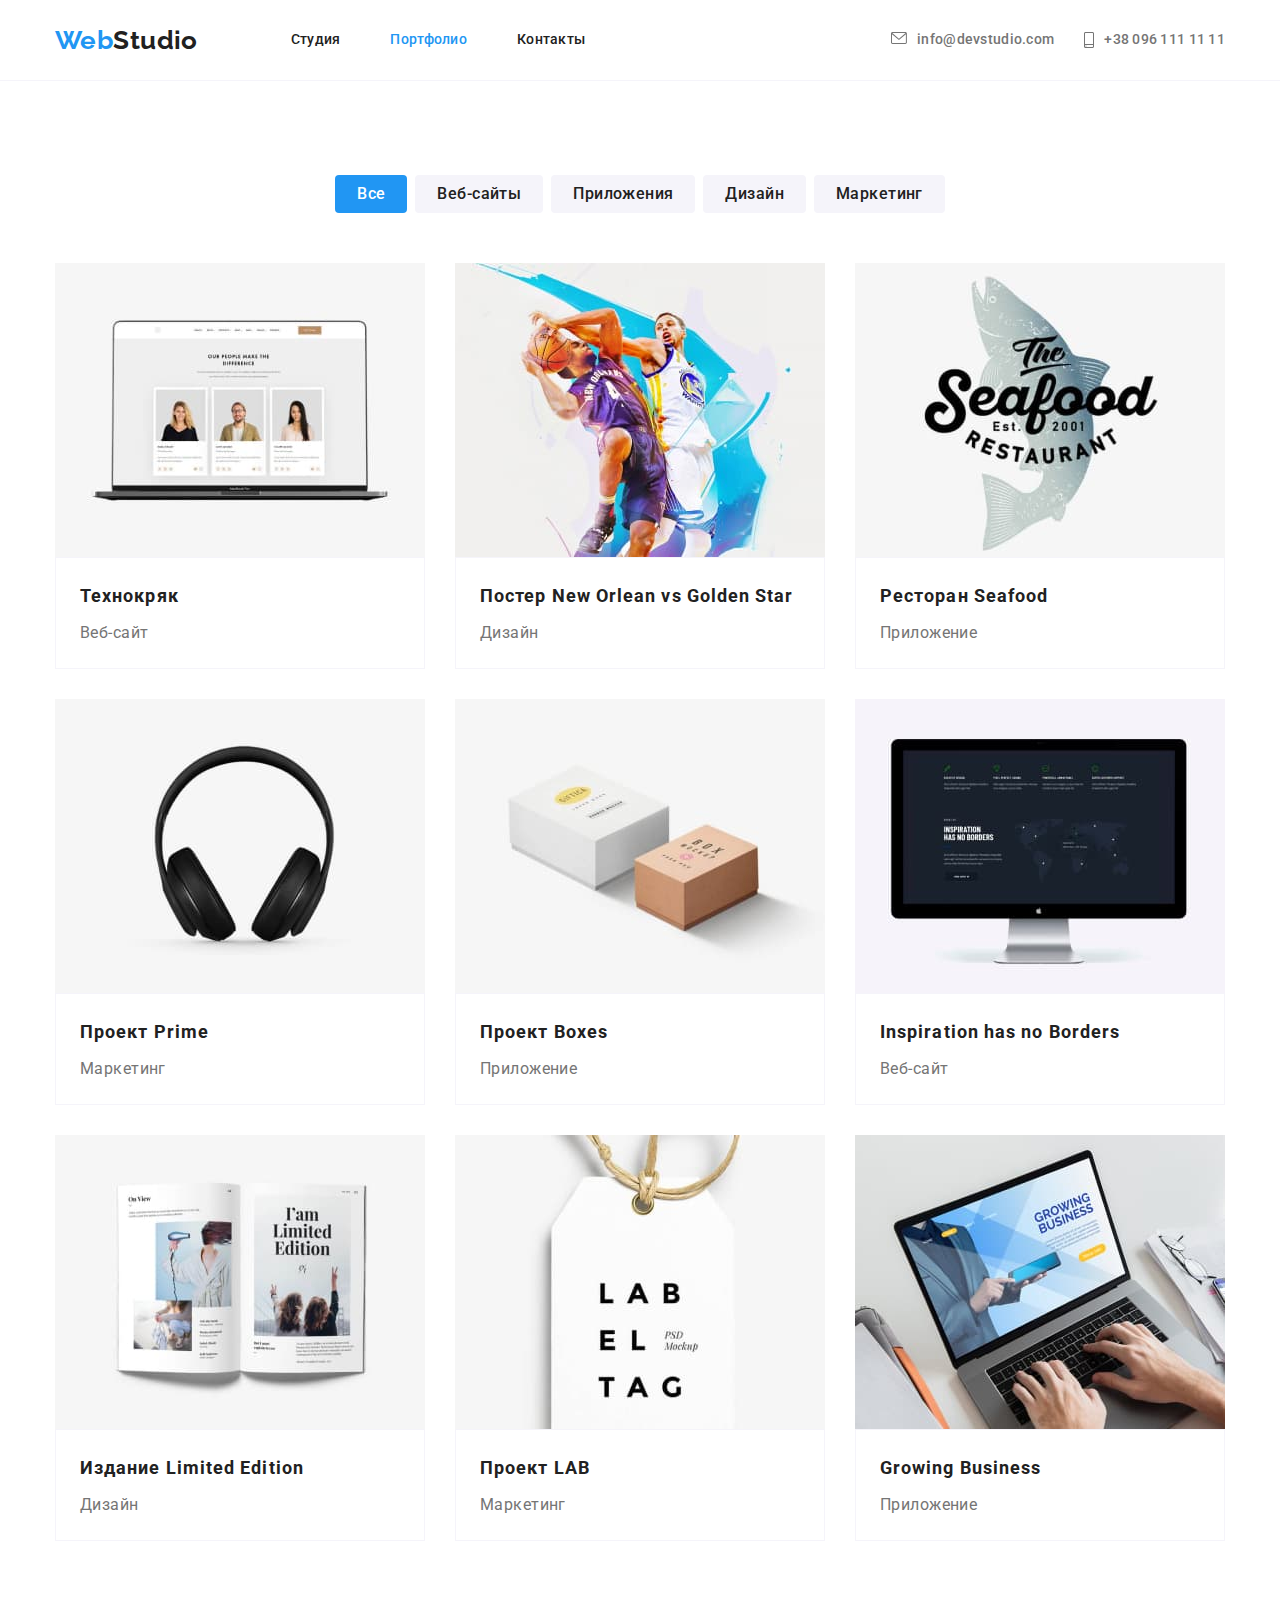
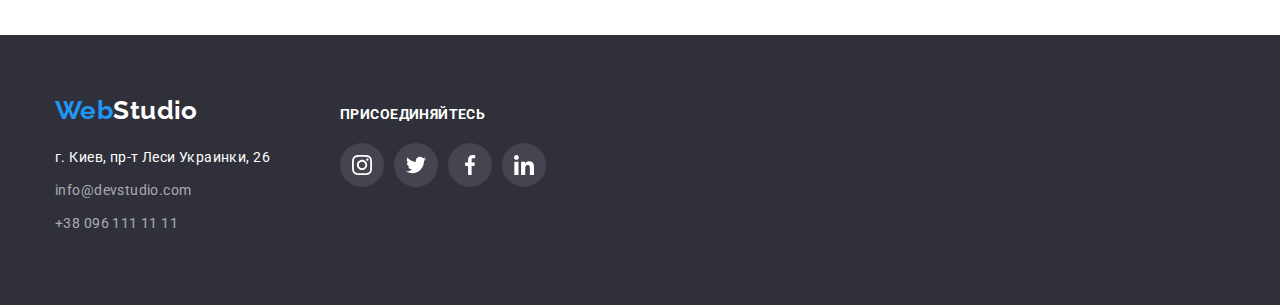
==== portfolio.html @ 49a0b3d9 "Добавляет файлы из предыдущей домашки" ====
<!DOCTYPE html>
<html lang="en">
  <head>
    <meta charset="UTF-8" />
    <meta http-equiv="X-UA-Compatible" content="IE=edge" />
    <meta name="viewport" content="width=device-width, initial-scale=1.0" />
    <link rel="preconnect" href="https://fonts.googleapis.com" />
    <link rel="preconnect" href="https://fonts.gstatic.com" crossorigin />
    <link
      href="https://fonts.googleapis.com/css2?family=Raleway:wght@700&family=Roboto:wght@400;500;700;900&display=swap"
      rel="stylesheet"
    />
    <link
      rel="stylesheet"
      href="https://cdnjs.cloudflare.com/ajax/libs/modern-normalize/1.1.0/modern-normalize.min.css"
    />
    <link rel="stylesheet" href="./css/styles.css" />
    <title>Портфолио</title>
  </head>
  <body>
    <!-- Хедер -->
    <header class="header-section">
      <div class="container nav">
        <nav class="header-nav">
          <a class="link logo" href="/">
            <span class="logo-web">Web</span>Studio</a
          >
          <ul class="list header-list">
            <li class="header-item">
              <a class="link header-link" href="./index.html">Студия</a>
            </li>
            <li class="header-item">
              <a class="link header-link current" href="./portfolio.html"
                >Портфолио</a
              >
            </li>
            <li class="header-item">
              <a class="link header-link" href="">Контакты</a>
            </li>
          </ul>
        </nav>
        <ul class="list contact-list">
          <li class="contact-item">
            <a class="link contact-link" href="mailto:info@devstudio.com">
              <svg class="contact-icon-envelope" width="16" height="12">
                <use href="./images/icons.svg#icon-envelope"></use>
              </svg>
              info@devstudio.com
            </a>
          </li>
          <li class="contact-item">
            <a class="link contact-link" href="tel:+380961111111">
              <svg class="contact-icon-smartphone" width="10" height="16">
                <use href="./images/icons.svg#icon-smartphone"></use>
              </svg>
              +38 096 111 11 11</a
            >
          </li>
        </ul>
      </div>
    </header>
    <!--Mейн-->
    <main>
      <section class="projects">
        <div class="container">
          <h1 class="visually-hidden">Примеры работ</h1>
          <ul class="list filter-btn-list">
            <li class="filter-btn-item">
              <button class="filter-btn all" type="button">Все</button>
            </li>
            <li class="filter-btn-item">
              <button class="filter-btn" type="button">Веб-сайты</button>
            </li>
            <li class="filter-btn-item">
              <button class="filter-btn" type="button">Приложения</button>
            </li>
            <li class="filter-btn-item">
              <button class="filter-btn" type="button">Дизайн</button>
            </li>
            <li class="filter-btn-item">
              <button class="filter-btn" type="button">Маркетинг</button>
            </li>
          </ul>
          <ul class="list project-list">
            <li class="project-item">
              <img
                src="./images/project/img.jpg"
                alt="на открытом экране ноутбука
            карточки с информацией о сотрудниках"
                width="370"
              />
              <div class="project-content">
                <h2 class="project-name">Технокряк</h2>
                <p class="project-type">Веб-сайт</p>
              </div>
            </li>
            <li class="project-item">
              <img
                src="./images/project/imgone.jpg"
                alt="два баскетболиста в
            прыжке борются за мяч"
                width="370"
              />
              <div class="project-content">
                <h2 class="project-name">Постер New Orlean vs Golden Star</h2>
                <p class="project-type">Дизайн</p>
              </div>
            </li>
            <li class="project-item">
              <img
                src="./images/project/imgtwo.jpg"
                alt="логотип ресторана
            морепродуктов"
                width="370"
              />
              <div class="project-content">
                <h2 class="project-name">Ресторан Seafood</h2>
                <p class="project-type">Приложение</p>
              </div>
            </li>
            <li class="project-item">
              <img
                src="./images/project/imgthree.jpg"
                alt="черные наушники"
                width="370"
              />
              <div class="project-content">
                <h2 class="project-name">Проект Prime</h2>
                <p class="project-type">Маркетинг</p>
              </div>
            </li>
            <li class="project-item">
              <img
                src="./images/project/imgfour.jpg"
                alt="две коробки"
                width="370"
              />
              <div class="project-content">
                <h2 class="project-name">Проект Boxes</h2>
                <p class="project-type">Приложение</p>
              </div>
            </li>
            <li class="project-item">
              <img
                src="./images/project/imgfive.jpg"
                alt="монитор компьютера с
            изображением"
                width="370"
              />
              <div class="project-content">
                <h2 class="project-name">Inspiration has no Borders</h2>
                <p class="project-type">Веб-сайт</p>
              </div>
            </li>
            <li class="project-item">
              <img
                src="./images/project/imgsix.jpg"
                alt="открытая книга"
                width="370"
              />
              <div class="project-content">
                <h2 class="project-name">Издание Limited Edition</h2>
                <p class="project-type">Дизайн</p>
              </div>
            </li>
            <li class="project-item">
              <img
                src="./images/project/imgseven.jpg"
                alt="белая бирка с
            надписью"
                width="370"
              />
              <div class="project-content">
                <h2 class="project-name">Проект LAB</h2>
                <p class="project-type">Маркетинг</p>
              </div>
            </li>
            <li class="project-item">
              <img
                src="./images/project/imgeight.jpg"
                alt="человек печатает на
            ноутбуке"
                width="370"
              />
              <div class="project-content">
                <h2 class="project-name">Growing Business</h2>
                <p class="project-type">Приложение</p>
              </div>
            </li>
          </ul>
        </div>
      </section>
    </main>
    <!--Подвал-->
    <footer class="footer-section">
      <div class="container footer-content">
        <div class="footer-address-section">
          <a class="link footer-logo" href="/">
            <span class="logo-web">Web</span>Studio</a
          >
          <address>
            <ul class="list footer-list">
              <li class="footer-item">
                <a
                  class="link footer-address"
                  href="https://goo.gl/maps/CGz93X2TmxTMaEhZA"
                  target="_blank"
                  rel="noreferrer noopener"
                >
                  г. Киев, пр-т Леси Украинки, 26</a
                >
              </li>
              <li class="footer-item">
                <a class="link footer-contact" href="mailto:info@devstudio.com">
                  info@devstudio.com</a
                >
              </li>
              <li class="footer-item">
                <a class="link footer-phone" href="tel:+380961111111"
                  >+38 096 111 11 11</a
                >
              </li>
            </ul>
          </address>
        </div>
        <div class="footer-join-section">
          <h2 class="footer-join">Присоединяйтесь</h2>
          <ul class="list footer-social-list">
            <li class="footer-social-item">
              <a
                class="footer-social-link"
                href=""
                target="_blank"
                rel="noopener noreferrer"
              >
                <svg class="footer-social-icon" width="20" height="20">
                  <use href="./images/icons.svg#icon-instagram"></use>
                </svg>
              </a>
            </li>
            <li class="footer-social-item">
              <a
                class="footer-social-link"
                href=""
                target="_blank"
                rel="noopener noreferrer"
              >
                <svg class="footer-social-icon" width="20" height="20">
                  <use href="./images/icons.svg#icon-twitter"></use>
                </svg>
              </a>
            </li>
            <li class="footer-social-item">
              <a
                class="footer-social-link"
                href=""
                target="_blank"
                rel="noopener noreferrer"
              >
                <svg class="footer-social-icon" width="20" height="20">
                  <use href="./images/icons.svg#icon-facebook"></use>
                </svg>
              </a>
            </li>
            <li class="footer-social-item">
              <a
                class="footer-social-link"
                href=""
                target="_blank"
                rel="noopener noreferrer"
              >
                <svg class="footer-social-icon" width="20" height="20">
                  <use href="./images/icons.svg#icon-linkedin"></use>
                </svg>
              </a>
            </li>
          </ul>
        </div>
      </div>
    </footer>
  </body>
</html>
---- css/styles.css ----
:root {
  --primary-text-color: #757575;
  --primary-black-color: #212121;
  --accent-color: #2196f3;
  --primary-white-color: #ffffff;
  --dark-background-color: #2f303a;
  --light-backgroung-color: #f5f4fa;
  --button-hover-color: #188ce8;
  --primary-icon-color: #afb1b8;
}

.list {
  list-style: none;
  padding: 0;
  margin: 0;
}

.link {
  text-decoration: none;
}

.container {
  width: 1200px;
  margin-left: auto;
  margin-right: auto;
  padding-left: 15px;
  padding-right: 15px;
}

img {
  display: block;
  max-width: 100%;
}

p,
h1,
h2,
h3 {
  margin: 0;
}

.visually-hidden {
  position: absolute;
  white-space: nowrap;
  width: 1px;
  height: 1px;
  overflow: hidden;
  border: 0;
  padding: 0;
  clip: rect(0 0 0 0);
  clip-path: inset(100%);
  margin: -1px;
}

body {
  font-size: 14px;
  font-family: 'Roboto', sans-serif;
  letter-spacing: 0.03em;
  color: var(--primary-text-color);
  background-color: var(--primary-white-color);
}

/* Хедер */

.logo {
  font-family: 'Raleway', sans-serif;
  font-weight: 700;
  font-size: 26px;
  line-height: 1.19;
  color: var(--primary-black-color);
}

.logo-web {
  color: var(--accent-color);
}

.header-section {
  border-bottom: 1px solid var(--light-backgroung-color);
}

.header-list {
  display: flex;
  margin-left: 93px;
}

.header-nav {
  display: flex;
  align-items: center;
}

.header-item:not(:last-child) {
  margin-right: 50px;
}

.header-link {
  display: block;
  font-weight: 500;
  font-size: 14px;
  line-height: 1.14;
  letter-spacing: 0.02em;
  color: var(--primary-black-color);
  padding-top: 32px;
  padding-bottom: 32px;
}

.contact-link {
  display: flex;
  font-weight: 500;
  font-size: 14px;
  line-height: 1.14;
  letter-spacing: 0.02em;
  color: var(--primary-black-color);
}

.header-link.current {
  color: var(--accent-color);
}

.link.contact-link {
  color: var(--primary-text-color);
}

.header-link:hover,
.header-link:focus,
.contact-link:hover,
.contact-link:focus {
  color: var(--accent-color);
}

.contact-list {
  display: flex;
  margin-left: auto;
}

.contact-icon-envelope,
.contact-icon-smartphone {
  margin-right: 10px;
  fill: currentColor;
}

.contact-item:not(:last-child) {
  margin-right: 30px;
}

.nav {
  display: flex;
  align-items: center;
}

/* Герой */

.hero {
  text-align: center;
  padding-top: 200px;
  padding-bottom: 200px;
  max-width: 1600px;
  height: 600px;
  margin-left: auto;
  margin-right: auto;
  background-image: linear-gradient(
      rgba(47, 48, 58, 0.4),
      rgba(47, 48, 58, 0.4)
    ),
    url(../images/backgroun.jpg);
  background-size: cover;
  background-color: var(--light-background-color);
  background-position: center;
  background-repeat: no-repeat;
}

.hero-title {
  margin-bottom: 30px;
  font-weight: 900;
  font-size: 44px;
  line-height: 1.36;
  letter-spacing: 0.06em;
  text-transform: uppercase;
  color: var(--primary-white-color);
}

.hero-btn {
  font-family: inherit;
  font-weight: 700;
  font-size: 16px;
  line-height: 1.88;
  letter-spacing: 0.06em;
  color: var(--primary-white-color);
  background-color: var(--accent-color);
  cursor: pointer;
  min-width: 200px;
  border-radius: 4px;
  padding: 10px 32px;
  border: none;
  box-shadow: 0px 4px 4px rgba(0, 0, 0, 0.15);
}

.hero-btn:hover,
.hero-btn:focus {
  background-color: var(--button-hover-color);
}

/* Особенности */

.features {
  padding-top: 94px;
  padding-bottom: 94px;
}

.features-item {
  min-width: 270px;
}
.features-item:not(:last-child) {
  margin-right: 30px;
}

.features-list {
  display: flex;
}

.features-item-header {
  font-size: 14px;
  line-height: 1.14;
  text-transform: uppercase;
  color: var(--primary-black-color);
  margin-bottom: 10px;
}

.features-item-text {
  line-height: 1.71;
}

.features-icon-background {
  background-color: var(--light-backgroung-color);
  border-radius: 4px;
  margin-bottom: 30px;
  width: 270px;
  height: 120px;
  display: flex;
  justify-content: center;
  align-items: center;
}

/* Чем мы занимаемся и Наша команда */

.services {
  padding-bottom: 94px;
}

.services-list {
  display: flex;
}

.services-header {
  font-size: 36px;
  line-height: 1.17;
  text-align: center;
  color: var(--primary-black-color);
  margin-top: 0;
  margin-bottom: 50px;
}

.services-item:not(:last-child) {
  margin-right: 30px;
}

.team-header {
  font-size: 36px;
  line-height: 1.17;
  text-align: center;
  color: var(--primary-black-color);
  margin-top: 0;
  margin-bottom: 50px;
}

.team {
  background-color: var(--light-backgroung-color);
  padding-bottom: 94px;
  padding-top: 94px;
}

.team-list {
  display: flex;
}

.team-item {
  background-color: var(--primary-white-color);
  box-shadow: 0px 1px 3px rgba(0, 0, 0, 0.12), 0px 1px 1px rgba(0, 0, 0, 0.14),
    0px 2px 1px rgba(0, 0, 0, 0.2);
  border-radius: 0px 0px 4px 4px;
}

.team-item:not(:last-child) {
  margin-right: 30px;
}

.team-name-header {
  font-weight: 500;
  font-size: 16px;
  line-height: 1.19;
  text-align: center;
  color: var(--primary-black-color);
  margin-bottom: 10px;
}

.team-name-position {
  font-size: 16px;
  line-height: 1.19;
  text-align: center;
  color: var(--primary-text-color);
  margin-bottom: 16px;
}

.team-description {
  padding-top: 30px;
  padding-bottom: 30px;
}

.team-social-list {
  display: flex;
  justify-content: center;
}

.team-social-item + .team-social-item {
  margin-left: 10px;
}

.team-social-link {
  height: 44px;
  width: 44px;
  display: flex;
  justify-content: center;
  align-items: center;
  border-radius: 50%;
  color: var(--primary-icon-color);
}

.team-social-link:hover,
.team-social-link:focus {
  background-color: var(--accent-color);
  color: var(--primary-white-color);
}

.team-social-icon {
  fill: currentColor;
}

/* Постоянные клиенты */

/* .clients {
  padding-top: 94px;
  padding-bottom: 94px;
} */

.clients-header {
  font-size: 36px;
  line-height: 1.17;
  text-align: center;
  color: var(--primary-black-color);
  margin-bottom: 50px;
}

.clients-list {
  display: flex;
  justify-content: center;
}

.clients-link {
  width: 170px;
  height: 92px;
  display: flex;
  justify-content: center;
  align-items: center;
  color: var(--primary-icon-color);
  border: 1px solid var(--primary-icon-color);
  border-radius: 4px;
}

.clients-link:hover,
.clients-link:focus {
  color: var(--accent-color);
  border: 1px solid var(--accent-color);
}

.clients-item + .clients-item {
  margin-left: 30px;
}

.clients-icon {
  fill: currentColor;
}

/* Футер */

.footer-section {
  background-color: var(--dark-background-color);
  padding-top: 60px;
  padding-bottom: 60px;
}

.footer-logo {
  display: block;
  font-family: 'Raleway', sans-serif;
  font-weight: 700;
  font-size: 26px;
  line-height: 1.19;
  color: var(--primary-white-color);
  margin-bottom: 20px;
}

.footer-item > a {
  font-style: normal;
  line-height: 1.71;
  color: rgba(255, 255, 255, 0.6);
  margin-bottom: 9px;
  display: block;
}

.link.footer-address {
  color: var(--primary-white-color);
}

.footer-contact:hover,
.footer-contact:focus,
.footer-phone:hover,
.footer-phone:focus {
  color: var(--primary-white-color);
}

.footer-join {
  font-weight: 700;
  line-height: 1.14;
  text-transform: uppercase;
  color: var(--primary-white-color);
  font-size: inherit;
  margin-bottom: 20px;
}

.footer-social-icon {
  fill: currentColor;
}

.footer-social-link {
  width: 44px;
  height: 44px;
  background-color: rgba(255, 255, 255, 0.1);
  border-radius: 50%;
  display: flex;
  justify-content: center;
  align-items: center;
  color: var(--primary-white-color);
}

.footer-social-list {
  display: flex;
}

.footer-social-item + .footer-social-item {
  margin-left: 10px;
}

.footer-social-link:hover,
.footer-social-link:focus {
  background-color: var(--accent-color);
}

.footer-content {
  display: flex;
  align-items: baseline;
}

.footer-address-section {
  margin-right: 70px;
}

/* Фильтр и примеры работ */

.projects {
  padding-top: 94px;
  padding-bottom: 94px;
}

.filter-btn {
  font-family: inherit;
  font-weight: 500;
  font-size: 16px;
  line-height: 1.63;
  text-align: center;
  letter-spacing: inherit;
  color: var(--primary-black-color);
  cursor: pointer;
  background-color: var(--light-backgroung-color);
  border-radius: 4px;
  padding: 6px 22px;
  border: none;
}

.filter-btn-item:not(:last-child) {
  margin-right: 8px;
}

.filter-btn.all {
  color: var(--primary-white-color);
  background-color: var(--accent-color);
}

.filter-btn:hover,
.filter-btn:focus {
  color: var(--primary-white-color);
  background-color: var(--accent-color);
  box-shadow: 0px 3px 1px rgba(0, 0, 0, 0.1), 0px 1px 2px rgba(0, 0, 0, 0.08),
    0px 2px 2px rgba(0, 0, 0, 0.12);
}

.filter-btn-list {
  display: flex;
  justify-content: center;
  margin-bottom: 50px;
}

.project-list {
  display: flex;
  flex-wrap: wrap;
  margin-top: -30px;
  margin-left: -30px;
}

.project-item {
  flex-basis: calc(100% / 3 -30px);
  margin-left: 30px;
  margin-top: 30px;
}

.project-item:hover {
  box-shadow: 0px 1px 1px rgba(0, 0, 0, 0.12), 0px 4px 4px rgba(0, 0, 0, 0.06),
    1px 4px 6px rgba(0, 0, 0, 0.16);
}

.project-name {
  font-size: 18px;
  line-height: 2;
  letter-spacing: 0.06em;
  color: var(--primary-black-color);
  margin-bottom: 4px;
}

.project-type {
  font-size: 16px;
  line-height: 1.88;
}

.project-content {
  padding: 20px 24px;
  border: 1px solid var(--light-backgroung-color);
}
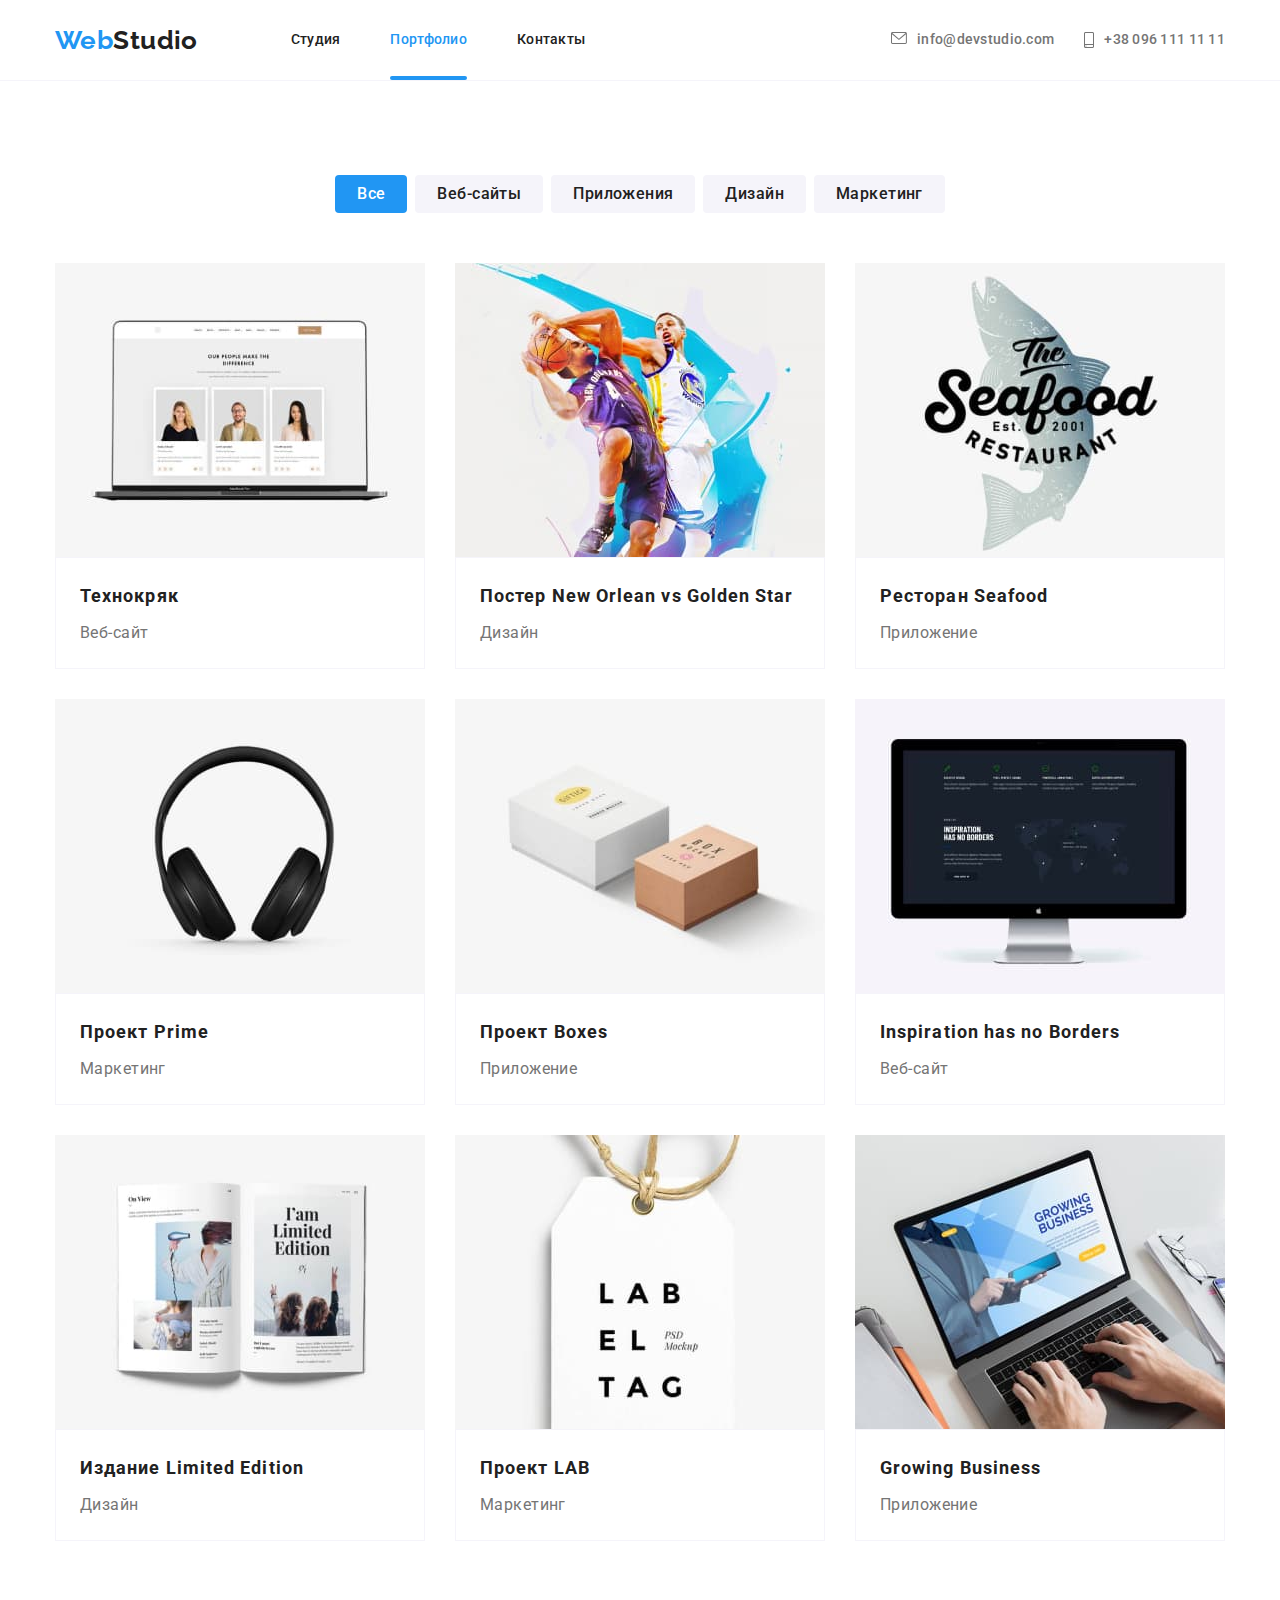
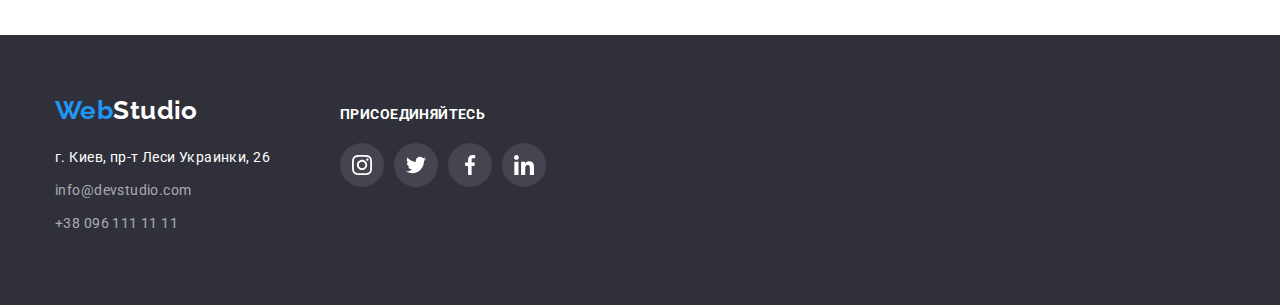
==== commit 96ee8756: "добавляет анимацию и JS" ====
--- a/portfolio.html
+++ b/portfolio.html
@@ -22,17 +22,13 @@
     <header class="header-section">
       <div class="container nav">
         <nav class="header-nav">
-          <a class="link logo" href="/">
-            <span class="logo-web">Web</span>Studio</a
-          >
+          <a class="link logo" href="/"> <span class="logo-web">Web</span>Studio</a>
           <ul class="list header-list">
             <li class="header-item">
               <a class="link header-link" href="./index.html">Студия</a>
             </li>
             <li class="header-item">
-              <a class="link header-link current" href="./portfolio.html"
-                >Портфолио</a
-              >
+              <a class="link header-link current" href="./portfolio.html">Портфолио</a>
             </li>
             <li class="header-item">
               <a class="link header-link" href="">Контакты</a>
@@ -83,12 +79,14 @@
           </ul>
           <ul class="list project-list">
             <li class="project-item">
-              <img
-                src="./images/project/img.jpg"
-                alt="на открытом экране ноутбука
+              <div class="project-thumb">
+                <img
+                  src="./images/project/img.jpg"
+                  alt="на открытом экране ноутбука
             карточки с информацией о сотрудниках"
-                width="370"
-              />
+                  width="370"
+                />
+              </div>
               <div class="project-content">
                 <h2 class="project-name">Технокряк</h2>
                 <p class="project-type">Веб-сайт</p>
@@ -119,22 +117,14 @@
               </div>
             </li>
             <li class="project-item">
-              <img
-                src="./images/project/imgthree.jpg"
-                alt="черные наушники"
-                width="370"
-              />
+              <img src="./images/project/imgthree.jpg" alt="черные наушники" width="370" />
               <div class="project-content">
                 <h2 class="project-name">Проект Prime</h2>
                 <p class="project-type">Маркетинг</p>
               </div>
             </li>
             <li class="project-item">
-              <img
-                src="./images/project/imgfour.jpg"
-                alt="две коробки"
-                width="370"
-              />
+              <img src="./images/project/imgfour.jpg" alt="две коробки" width="370" />
               <div class="project-content">
                 <h2 class="project-name">Проект Boxes</h2>
                 <p class="project-type">Приложение</p>
@@ -153,11 +143,7 @@
               </div>
             </li>
             <li class="project-item">
-              <img
-                src="./images/project/imgsix.jpg"
-                alt="открытая книга"
-                width="370"
-              />
+              <img src="./images/project/imgsix.jpg" alt="открытая книга" width="370" />
               <div class="project-content">
                 <h2 class="project-name">Издание Limited Edition</h2>
                 <p class="project-type">Дизайн</p>
@@ -195,9 +181,7 @@
     <footer class="footer-section">
       <div class="container footer-content">
         <div class="footer-address-section">
-          <a class="link footer-logo" href="/">
-            <span class="logo-web">Web</span>Studio</a
-          >
+          <a class="link footer-logo" href="/"> <span class="logo-web">Web</span>Studio</a>
           <address>
             <ul class="list footer-list">
               <li class="footer-item">
@@ -216,9 +200,7 @@
                 >
               </li>
               <li class="footer-item">
-                <a class="link footer-phone" href="tel:+380961111111"
-                  >+38 096 111 11 11</a
-                >
+                <a class="link footer-phone" href="tel:+380961111111">+38 096 111 11 11</a>
               </li>
             </ul>
           </address>
@@ -227,48 +209,28 @@
           <h2 class="footer-join">Присоединяйтесь</h2>
           <ul class="list footer-social-list">
             <li class="footer-social-item">
-              <a
-                class="footer-social-link"
-                href=""
-                target="_blank"
-                rel="noopener noreferrer"
-              >
+              <a class="footer-social-link" href="" target="_blank" rel="noopener noreferrer">
                 <svg class="footer-social-icon" width="20" height="20">
                   <use href="./images/icons.svg#icon-instagram"></use>
                 </svg>
               </a>
             </li>
             <li class="footer-social-item">
-              <a
-                class="footer-social-link"
-                href=""
-                target="_blank"
-                rel="noopener noreferrer"
-              >
+              <a class="footer-social-link" href="" target="_blank" rel="noopener noreferrer">
                 <svg class="footer-social-icon" width="20" height="20">
                   <use href="./images/icons.svg#icon-twitter"></use>
                 </svg>
               </a>
             </li>
             <li class="footer-social-item">
-              <a
-                class="footer-social-link"
-                href=""
-                target="_blank"
-                rel="noopener noreferrer"
-              >
+              <a class="footer-social-link" href="" target="_blank" rel="noopener noreferrer">
                 <svg class="footer-social-icon" width="20" height="20">
                   <use href="./images/icons.svg#icon-facebook"></use>
                 </svg>
               </a>
             </li>
             <li class="footer-social-item">
-              <a
-                class="footer-social-link"
-                href=""
-                target="_blank"
-                rel="noopener noreferrer"
-              >
+              <a class="footer-social-link" href="" target="_blank" rel="noopener noreferrer">
                 <svg class="footer-social-icon" width="20" height="20">
                   <use href="./images/icons.svg#icon-linkedin"></use>
                 </svg>
--- a/css/styles.css
+++ b/css/styles.css
@@ -7,6 +7,8 @@
   --light-backgroung-color: #f5f4fa;
   --button-hover-color: #188ce8;
   --primary-icon-color: #afb1b8;
+  --transition-duration: 250ms;
+  --transition-timing-function: cubic-bezier(0.4, 0, 0.2, 1);
 }
 
 .list {
@@ -101,6 +103,22 @@
   color: var(--primary-black-color);
   padding-top: 32px;
   padding-bottom: 32px;
+  position: relative;
+
+  transition-property: color;
+  transition-duration: var(--transition-duration);
+  transition-timing-function: var(--transition-timing-function);
+}
+
+.current::after {
+  content: '';
+  width: 100%;
+  height: 4px;
+  background-color: var(--accent-color);
+  display: block;
+  position: absolute;
+  bottom: 0;
+  border-radius: 2px;
 }
 
 .contact-link {
@@ -110,6 +128,10 @@
   line-height: 1.14;
   letter-spacing: 0.02em;
   color: var(--primary-black-color);
+
+  transition-property: color;
+  transition-duration: var(--transition-duration);
+  transition-timing-function: var(--transition-timing-function);
 }
 
 .header-link.current {
@@ -157,10 +179,7 @@
   height: 600px;
   margin-left: auto;
   margin-right: auto;
-  background-image: linear-gradient(
-      rgba(47, 48, 58, 0.4),
-      rgba(47, 48, 58, 0.4)
-    ),
+  background-image: linear-gradient(rgba(47, 48, 58, 0.4), rgba(47, 48, 58, 0.4)),
     url(../images/backgroun.jpg);
   background-size: cover;
   background-color: var(--light-background-color);
@@ -192,6 +211,10 @@
   padding: 10px 32px;
   border: none;
   box-shadow: 0px 4px 4px rgba(0, 0, 0, 0.15);
+
+  transition-property: background-color;
+  transition-duration: var(--transition-duration);
+  transition-timing-function: var(--transition-timing-function);
 }
 
 .hero-btn:hover,
@@ -263,6 +286,23 @@
   margin-right: 30px;
 }
 
+.services-item {
+  position: relative;
+}
+.services-item-header {
+  font-weight: 700;
+  line-height: 1.14;
+  text-align: center;
+  text-transform: uppercase;
+  color: var(--primary-white-color);
+  background-color: rgba(47, 48, 58, 0.8);
+  padding-top: 27px;
+  padding-bottom: 27px;
+  position: absolute;
+  bottom: 0;
+  width: 100%;
+}
+
 .team-header {
   font-size: 36px;
   line-height: 1.17;
@@ -332,6 +372,9 @@
   align-items: center;
   border-radius: 50%;
   color: var(--primary-icon-color);
+  transition-property: background-color, color;
+  transition-duration: var(--transition-duration), var(--transition-duration);
+  transition-timing-function: var(--transition-timing-function), var(--transition-timing-function);
 }
 
 .team-social-link:hover,
@@ -373,6 +416,9 @@
   color: var(--primary-icon-color);
   border: 1px solid var(--primary-icon-color);
   border-radius: 4px;
+  transition-property: color, border;
+  transition-duration: var(--transition-duration), var(--transition-duration);
+  transition-timing-function: var(--transition-timing-function), var(--transition-timing-function);
 }
 
 .clients-link:hover,
@@ -387,6 +433,51 @@
 
 .clients-icon {
   fill: currentColor;
+}
+
+.backdrop.is-hidden {
+  opacity: 0;
+  pointer-events: none;
+}
+
+.backdrop {
+  position: fixed;
+  top: 0;
+  left: 0;
+  background: rgba(0, 0, 0, 0.2);
+  width: 100%;
+  height: 100%;
+}
+
+.modal {
+  position: absolute;
+  top: 50%;
+  left: 50%;
+  transform: translate(-50%, -50%);
+
+  width: 528px;
+  height: 581px;
+
+  background-color: var(--primary-white-color);
+  box-shadow: 0px 1px 3px rgba(0, 0, 0, 0.12), 0px 1px 1px rgba(0, 0, 0, 0.14),
+    0px 2px 1px rgba(0, 0, 0, 0.2);
+  border-radius: 4px;
+  position: relative;
+}
+
+.modal-button {
+  width: 30px;
+  height: 30px;
+  border-radius: 50%;
+  background-color: var(--primary-white-color);
+  position: absolute;
+  right: 8px;
+  top: 8px;
+  border: 1px solid rgba(0, 0, 0, 0.1);
+  display: flex;
+  justify-content: center;
+  align-items: center;
+  cursor: pointer;
 }
 
 /* Футер */
@@ -413,6 +504,10 @@
   color: rgba(255, 255, 255, 0.6);
   margin-bottom: 9px;
   display: block;
+
+  transition-property: color;
+  transition-duration: var(--transition-duration);
+  transition-timing-function: var(--transition-timing-function);
 }
 
 .link.footer-address {
@@ -448,19 +543,21 @@
   justify-content: center;
   align-items: center;
   color: var(--primary-white-color);
-}
-
-.footer-social-list {
-  display: flex;
-}
-
-.footer-social-item + .footer-social-item {
-  margin-left: 10px;
+  transition-property: background-color;
+  transition-duration: var(--transition-duration);
+  transition-timing-function: var(--transition-timing-function);
 }
 
 .footer-social-link:hover,
 .footer-social-link:focus {
   background-color: var(--accent-color);
+}
+.footer-social-list {
+  display: flex;
+}
+
+.footer-social-item + .footer-social-item {
+  margin-left: 10px;
 }
 
 .footer-content {
@@ -492,6 +589,11 @@
   border-radius: 4px;
   padding: 6px 22px;
   border: none;
+  transition-property: color, background-color, box-shadow;
+  transition-duration: var(--transition-duration), var(--transition-duration),
+    var(--transition-duration);
+  transition-timing-function: var(--transition-timing-function), var(--transition-timing-function),
+    var(--transition-timing-function);
 }
 
 .filter-btn-item:not(:last-child) {
@@ -528,6 +630,9 @@
   flex-basis: calc(100% / 3 -30px);
   margin-left: 30px;
   margin-top: 30px;
+  transition-property: box-shadow;
+  transition-duration: var(--transition-duration);
+  transition-timing-function: var(--transition-timing-function);
 }
 
 .project-item:hover {
@@ -552,3 +657,7 @@
   padding: 20px 24px;
   border: 1px solid var(--light-backgroung-color);
 }
+
+.project-thumb::before {
+  content: '';
+}
